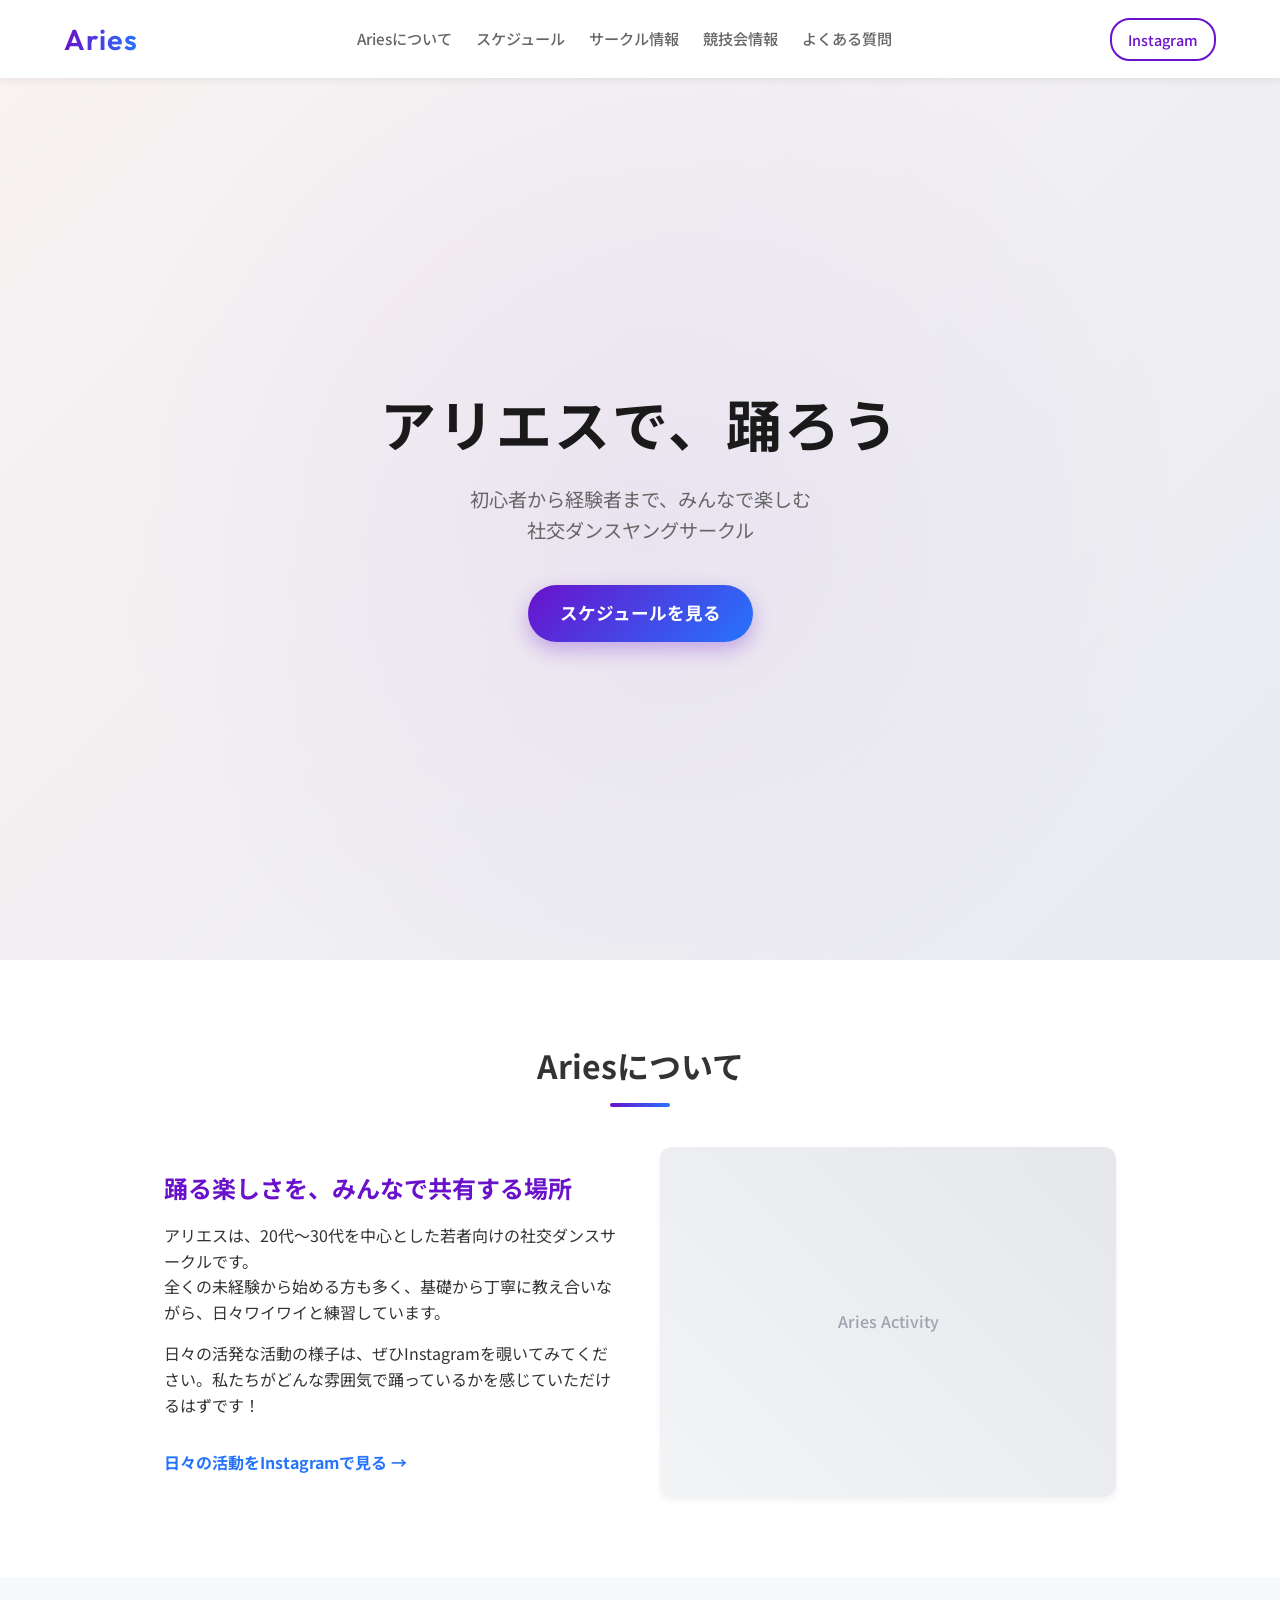
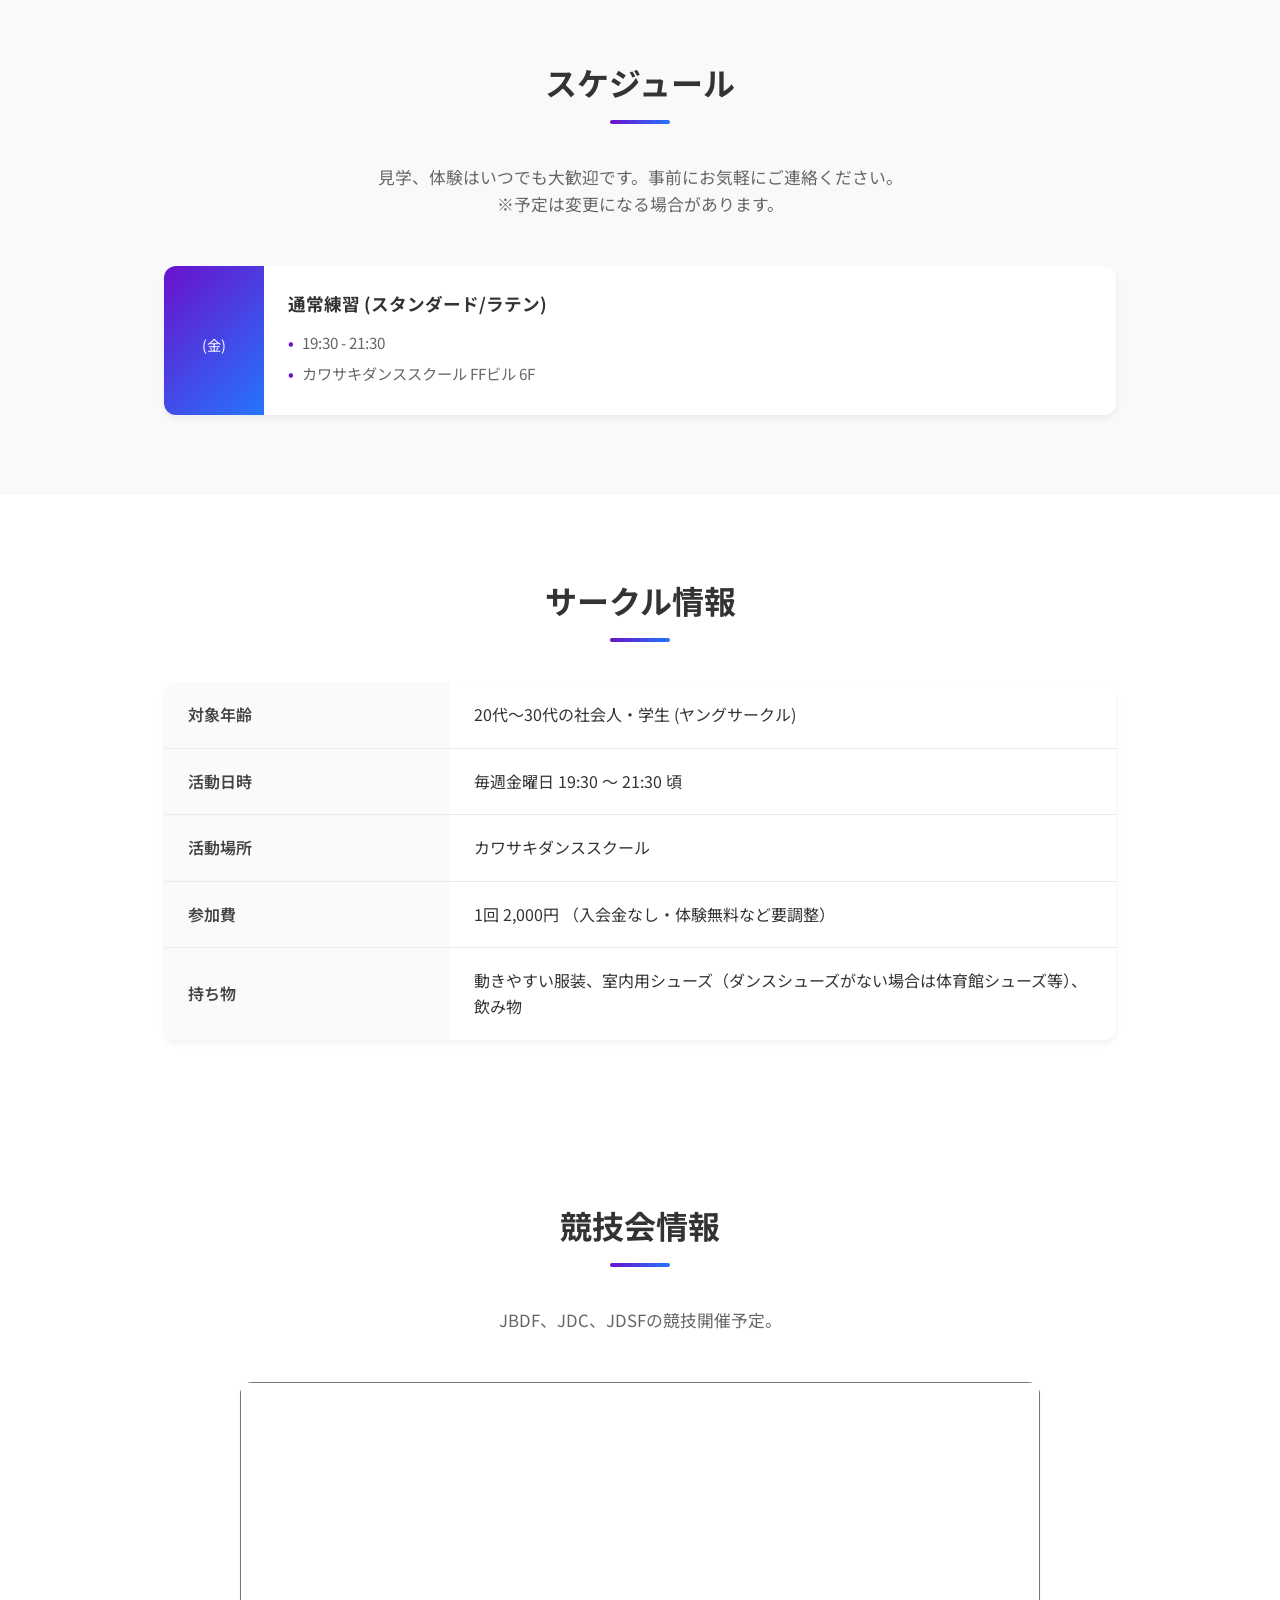
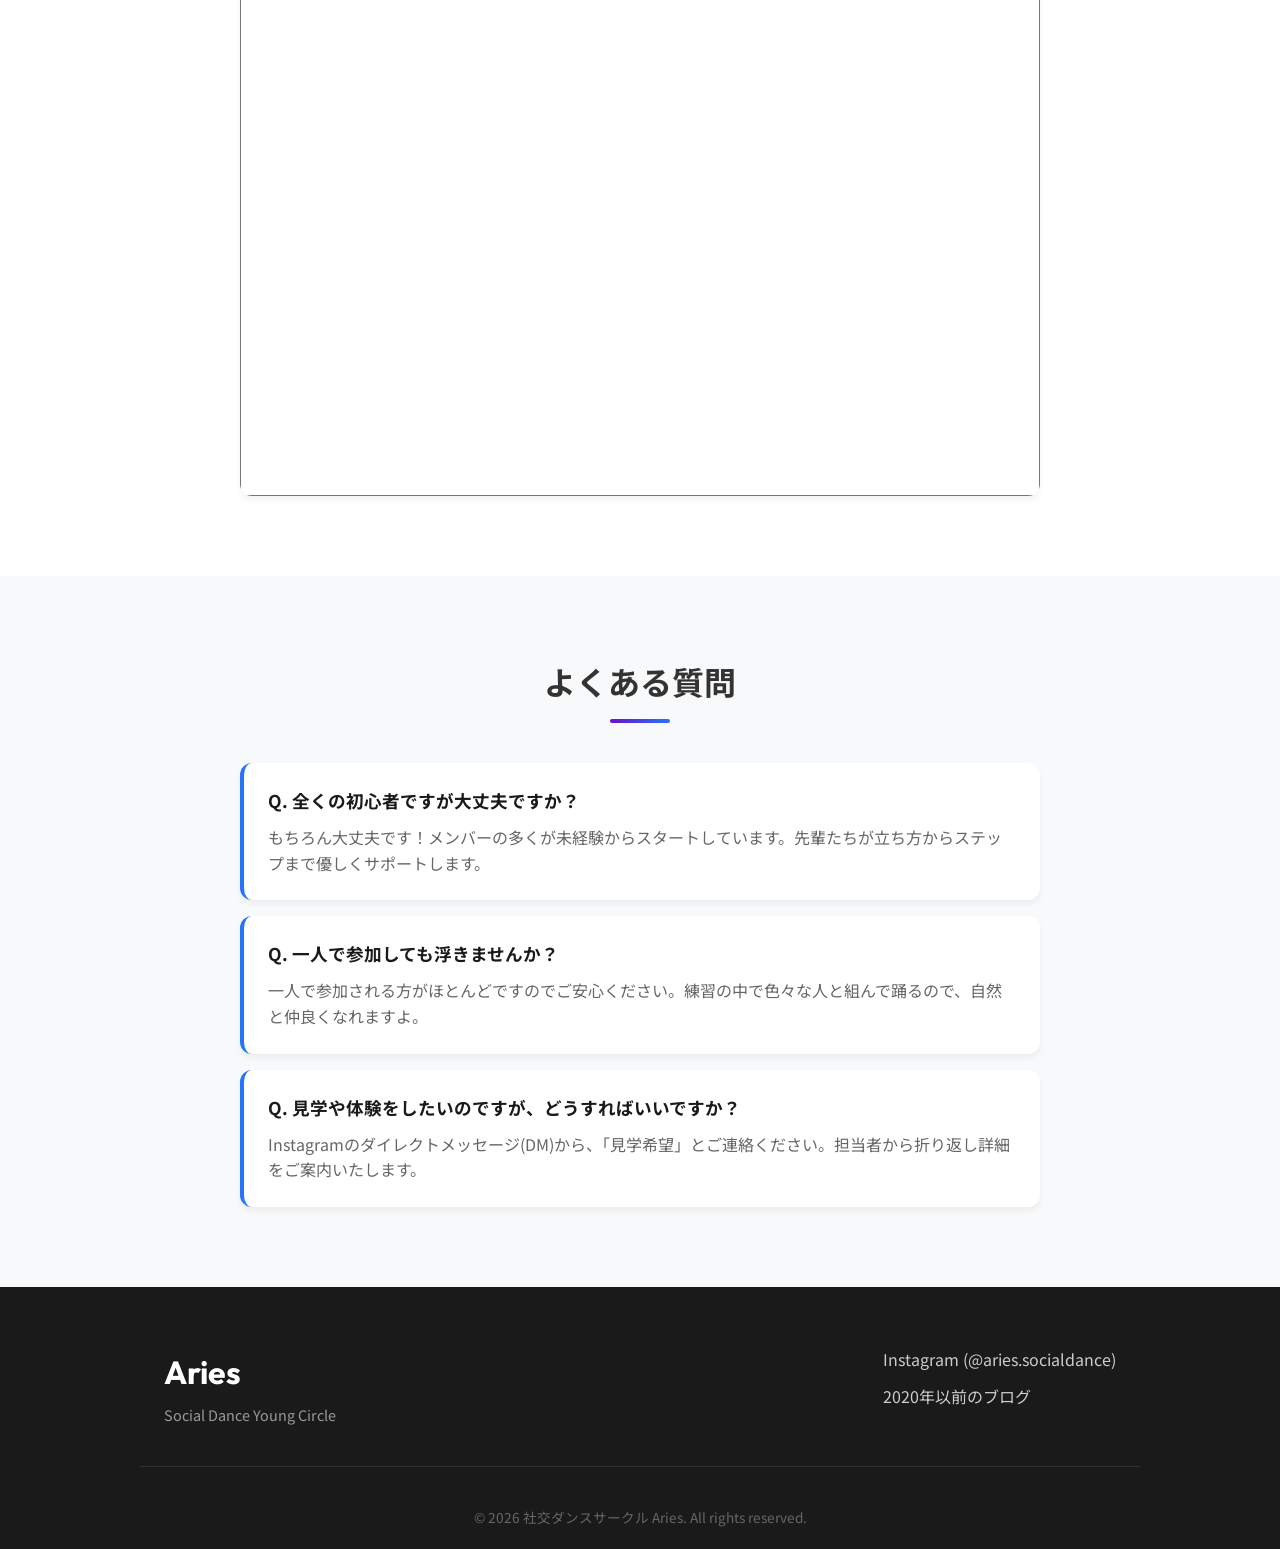
==== index.html @ bf2f4508 "初回コミット" ====
<!DOCTYPE html>
<html lang="ja">

<head>
    <meta charset="UTF-8">
    <meta name="viewport" content="width=device-width, initial-scale=1.0">
    <meta name="description" content="社交ダンスヤングサークル「アリエス」の公式Webサイト。日々の活動、スケジュール、参加情報をご紹介します。アリエスで、一緒に踊りませんか？">
    <title>社交ダンスサークル Aries (アリエス)</title>

    <!-- Google Fonts -->
    <link rel="preconnect" href="https://fonts.googleapis.com">
    <link rel="preconnect" href="https://fonts.gstatic.com" crossorigin>
    <link
        href="https://fonts.googleapis.com/css2?family=Noto+Sans+JP:wght@400;500;700&family=Outfit:wght@400;600&display=swap"
        rel="stylesheet">

    <link rel="stylesheet" href="style.css">
</head>

<body>

    <!-- Header -->
    <header class="header">
        <div class="header-container">
            <div class="logo">Aries</div>
            <nav class="nav">
                <ul class="nav-list">
                    <li><a href="index.html#about">Ariesについて</a></li>
                    <li><a href="index.html#schedule">スケジュール</a></li>
                    <li><a href="index.html#info">サークル情報</a></li>
                    <li><a href="index.html#compe">競技会情報</a></li>
                    <li><a href="index.html#faq">よくある質問</a></li>
                </ul>
            </nav>
            <a href="https://www.instagram.com/aries.socialdance/" target="_blank"
                class="btn-outline-small">Instagram</a>
        </div>
    </header>

    <!-- Hero Section -->
    <section class="hero">
        <div class="hero-bg"></div>
        <div class="hero-content">
            <h1 class="hero-title">アリエスで、踊ろう</h1>
            <p class="hero-subtitle">初心者から経験者まで、みんなで楽しむ<br>社交ダンスヤングサークル</p>
            <a href="#schedule" class="btn-primary">スケジュールを見る</a>
        </div>
    </section>

    <!-- About Section -->
    <section id="about" class="section">
        <div class="container">
            <h2 class="section-title">Ariesについて</h2>
            <div class="about-grid">
                <div class="about-text">
                    <h3>踊る楽しさを、みんなで共有する場所</h3>
                    <p>アリエスは、20代〜30代を中心とした若者向けの社交ダンスサークルです。<br>全くの未経験から始める方も多く、基礎から丁寧に教え合いながら、日々ワイワイと練習しています。</p>
                    <p>日々の活発な活動の様子は、ぜひInstagramを覗いてみてください。私たちがどんな雰囲気で踊っているかを感じていただけるはずです！</p>
                    <a href="https://www.instagram.com/aries.socialdance/" target="_blank"
                        class="link-with-icon">日々の活動をInstagramで見る &rarr;</a>
                </div>
                <div class="about-image">
                    <!-- Placeholder for actual dance image -->
                    <div class="image-placeholder">
                        <span>Aries Activity</span>
                    </div>
                </div>
            </div>
        </div>
    </section>

    <!-- Schedule Section -->
    <section id="schedule" class="section bg-light">
        <div class="container">
            <h2 class="section-title">スケジュール</h2>
            <p class="section-desc">見学、体験はいつでも大歓迎です。事前にお気軽にご連絡ください。<br>※予定は変更になる場合があります。</p>

            <div class="schedule-grid">
                <!-- Schedule Card 1 -->
                <div class="schedule-card">
                    <div class="schedule-date">
                        <span class="month"></span>
                        <span class="day"></span>
                        <span class="dow">(金)</span>
                    </div>
                    <div class="schedule-info">
                        <h3>通常練習 (スタンダード/ラテン)</h3>
                        <p class="time">19:30 - 21:30</p>
                        <p class="location">カワサキダンススクール FFビル 6F</p>
                    </div>
                </div>
            </div>
        </div>
    </section>

    <!-- Information Section -->
    <section id="info" class="section">
        <div class="container">
            <h2 class="section-title">サークル情報</h2>
            <div class="info-table-wrapper">
                <table class="info-table">
                    <tbody>
                        <tr>
                            <th>対象年齢</th>
                            <td>20代〜30代の社会人・学生 (ヤングサークル)</td>
                        </tr>
                        <tr>
                            <th>活動日時</th>
                            <td>毎週金曜日 19:30 〜 21:30 頃</td>
                        </tr>
                        <tr>
                            <th>活動場所</th>
                            <td>カワサキダンススクール</td>
                        </tr>
                        <tr>
                            <th>参加費</th>
                            <td>1回 2,000円 （入会金なし・体験無料など要調整）</td>
                        </tr>
                        <tr>
                            <th>持ち物</th>
                            <td>動きやすい服装、室内用シューズ（ダンスシューズがない場合は体育館シューズ等）、飲み物</td>
                        </tr>
                    </tbody>
                </table>
            </div>
        </div>
    </section>

    <!-- Competition Section -->
    <section id="compe" class="section">
        <div class="container">
            <h2 class="section-title">競技会情報</h2>
            <p class="section-desc">JBDF、JDC、JDSFの競技開催予定。</p>
            <div class="gcal-wrapper" style="max-width: 800px; margin: 0 auto;">
                <!-- 複数カレンダーの統合（showCalendars=1, srcを2つ指定, 色分けcolorパラメータ追加） -->
                <iframe
                    src="https://calendar.google.com/calendar/embed?height=600&wkst=1&bgcolor=%23ffffff&ctz=Asia%2FTokyo&showTitle=0&showPrint=0&showTabs=1&showCalendars=1&hl=ja&src=aries.socialdance%40gmail.com&src=cd6e02ea814ddb6a82e7aaa4e585a9bcb9267b8b7f5db2fd4f25c9e13fb4f18d%40group.calendar.google.com&color=%23039BE5&color=%23D50000"
                    style="border:solid 1px #777" width="100%" height="600" frameborder="0" scrolling="no"></iframe>
            </div>
        </div>
    </section>

    <!-- FAQ Section -->
    <section id="faq" class="section bg-light">
        <div class="container">
            <h2 class="section-title">よくある質問</h2>
            <div class="faq-list">
                <div class="faq-item">
                    <div class="faq-question">Q. 全くの初心者ですが大丈夫ですか？</div>
                    <div class="faq-answer">もちろん大丈夫です！メンバーの多くが未経験からスタートしています。先輩たちが立ち方からステップまで優しくサポートします。</div>
                </div>
                <div class="faq-item">
                    <div class="faq-question">Q. 一人で参加しても浮きませんか？</div>
                    <div class="faq-answer">一人で参加される方がほとんどですのでご安心ください。練習の中で色々な人と組んで踊るので、自然と仲良くなれますよ。</div>
                </div>
                <div class="faq-item">
                    <div class="faq-question">Q. 見学や体験をしたいのですが、どうすればいいですか？</div>
                    <div class="faq-answer">Instagramのダイレクトメッセージ(DM)から、「見学希望」とご連絡ください。担当者から折り返し詳細をご案内いたします。</div>
                </div>
            </div>
        </div>
    </section>

    <!-- Footer -->
    <footer class="footer">
        <div class="container footer-content">
            <div class="footer-brand">
                <h2>Aries</h2>
                <p>Social Dance Young Circle</p>
            </div>
            <div class="footer-links">
                <a href="https://www.instagram.com/aries.socialdance/" target="_blank">Instagram
                    (@aries.socialdance)</a>
                <a href="http://blog.livedoor.jp/ariesdance/" target="_blank">2020年以前のブログ</a>
            </div>
        </div>
        <div class="footer-bottom">
            <p>&copy; 2026 社交ダンスサークル Aries. All rights reserved.</p>
        </div>
    </footer>

</body>

</html>
---- style.css ----
/* 
  Aries Social Dance Circle - Custom CSS
  Modern, elegant, and dynamic design
*/

:root {
  /* Colors */
  --primary-color: #6a11cb; /* Elegant purple */
  --secondary-color: #2575fc; /* Dynamic blue */
  --text-main: #333333;
  --text-light: #666666;
  --bg-color: #ffffff;
  --bg-light: #f8f9fa;
  --border-color: #eaeaea;
  
  /* Typography */
  --font-base: 'Noto Sans JP', sans-serif;
  --font-logo: 'Outfit', sans-serif;
  
  /* Layout & Design Tokens */
  --max-width: 1000px;
  --border-radius: 12px;
  --shadow-sm: 0 4px 6px rgba(0, 0, 0, 0.05);
  --shadow-md: 0 10px 30px rgba(0, 0, 0, 0.08);
  --transition: all 0.3s cubic-bezier(0.25, 0.8, 0.25, 1);
}

/* Reset & BaseStyles */
* {
  margin: 0;
  padding: 0;
  box-sizing: border-box;
}

html {
  scroll-behavior: smooth; /* Smooth scrolling for anchor links */
}

body {
  font-family: var(--font-base);
  color: var(--text-main);
  background-color: var(--bg-color);
  line-height: 1.6;
  font-size: 16px;
}

a {
  text-decoration: none;
  color: inherit;
  transition: var(--transition);
}

ul {
  list-style: none;
}

.container {
  max-width: var(--max-width);
  margin: 0 auto;
  padding: 0 24px;
}

/* Typography Utilities */
.section-title {
  font-size: 2rem;
  font-weight: 700;
  text-align: center;
  margin-bottom: 2.5rem;
  position: relative;
}

.section-title::after {
  content: '';
  display: block;
  width: 60px;
  height: 4px;
  background: linear-gradient(90deg, var(--primary-color), var(--secondary-color));
  margin: 12px auto 0;
  border-radius: 2px;
}

.section-desc {
  text-align: center;
  color: var(--text-light);
  margin-bottom: 3rem;
  font-size: 1.05rem;
}

.bg-light {
  background-color: var(--bg-light);
}

.section {
  padding: 5rem 0;
}

/* Header */
.header {
  position: fixed;
  top: 0;
  left: 0;
  width: 100%;
  background: rgba(255, 255, 255, 0.95);
  backdrop-filter: blur(10px);
  z-index: 1000;
  box-shadow: var(--shadow-sm);
}

.header-container {
  display: flex;
  justify-content: space-between;
  align-items: center;
  padding: 16px 24px;
  max-width: 1200px;
  margin: 0 auto;
}

.logo {
  font-family: var(--font-logo);
  font-size: 1.8rem;
  font-weight: 600;
  background: linear-gradient(90deg, var(--primary-color), var(--secondary-color));
  -webkit-background-clip: text;
  -webkit-text-fill-color: transparent;
  letter-spacing: 1px;
}

.nav-list {
  display: flex;
  gap: 24px;
}

.nav-list a {
  font-size: 0.95rem;
  font-weight: 500;
  color: var(--text-light);
}

.nav-list a:hover {
  color: var(--primary-color);
}

/* Buttons */
.btn-primary {
  display: inline-block;
  padding: 14px 32px;
  background: linear-gradient(135deg, var(--primary-color), var(--secondary-color));
  color: white;
  border-radius: 30px;
  font-weight: 700;
  font-size: 1.1rem;
  box-shadow: 0 8px 20px rgba(106, 17, 203, 0.3);
}

.btn-primary:hover {
  transform: translateY(-3px);
  box-shadow: 0 12px 25px rgba(106, 17, 203, 0.4);
}

.btn-outline-small {
  padding: 8px 16px;
  border: 2px solid var(--primary-color);
  color: var(--primary-color);
  border-radius: 20px;
  font-weight: 500;
  font-size: 0.9rem;
}

.btn-outline-small:hover {
  background: var(--primary-color);
  color: white;
}

.link-with-icon {
  display: inline-block;
  margin-top: 1rem;
  color: var(--secondary-color);
  font-weight: 700;
}

.link-with-icon:hover {
  color: var(--primary-color);
  transform: translateX(5px);
}

/* Hero Section */
.hero {
  position: relative;
  height: 100vh;
  min-height: 600px;
  display: flex;
  align-items: center;
  justify-content: center;
  text-align: center;
  padding: 0 20px;
  margin-top: 60px; /* Offset for fixed header */
  overflow: hidden;
}

/* The background stays visually interesting if an image is missing */
.hero-bg {
  position: absolute;
  top: 0;
  left: 0;
  width: 100%;
  height: 100%;
  background: linear-gradient(135deg, rgba(248, 241, 241, 0.9), rgba(230, 233, 240, 0.9));
  z-index: -2;
}

.hero-bg::before {
  content: '';
  position: absolute;
  top: 0;
  left: 0;
  width: 100%;
  height: 100%;
  background: radial-gradient(circle at center, rgba(106, 17, 203, 0.05) 0%, transparent 70%);
  z-index: -1;
}

.hero-content {
  animation: fadeInDown 1s ease-out forwards;
}

.hero-title {
  font-size: 3.5rem;
  font-weight: 700;
  margin-bottom: 1rem;
  color: #1a1a1a;
  letter-spacing: 2px;
}

.hero-subtitle {
  font-size: 1.2rem;
  color: var(--text-light);
  margin-bottom: 2.5rem;
}

/* About Section */
.about-grid {
  display: grid;
  grid-template-columns: 1fr 1fr;
  gap: 40px;
  align-items: center;
}

.about-text h3 {
  font-size: 1.5rem;
  margin-bottom: 1rem;
  color: var(--primary-color);
}

.about-text p {
  margin-bottom: 1rem;
}

.image-placeholder {
  width: 100%;
  height: 350px;
  background: linear-gradient(45deg, #f3f4f6, #e5e7eb);
  border-radius: var(--border-radius);
  display: flex;
  align-items: center;
  justify-content: center;
  color: #9ca3af;
  font-weight: 500;
  box-shadow: var(--shadow-sm);
}

/* Schedule Section */
.schedule-grid {
  display: grid;
  grid-template-columns: repeat(auto-fit, minmax(300px, 1fr));
  gap: 24px;
}

.schedule-card {
  background: white;
  border-radius: var(--border-radius);
  overflow: hidden;
  box-shadow: var(--shadow-sm);
  transition: var(--transition);
  display: flex;
}

.schedule-card:hover {
  transform: translateY(-5px);
  box-shadow: var(--shadow-md);
}

.schedule-date {
  background: linear-gradient(135deg, var(--primary-color), var(--secondary-color));
  color: white;
  padding: 20px;
  display: flex;
  flex-direction: column;
  align-items: center;
  justify-content: center;
  min-width: 100px;
}

.schedule-date .month { font-size: 0.9rem; }
.schedule-date .day { font-size: 1.8rem; font-weight: 700; line-height: 1; margin: 4px 0; font-family: var(--font-logo); }
.schedule-date .dow { font-size: 0.9rem; }

.schedule-info {
  padding: 24px;
  flex: 1;
}

.schedule-info h3 {
  font-size: 1.1rem;
  margin-bottom: 12px;
}

.schedule-info p {
  color: var(--text-light);
  font-size: 0.95rem;
  display: flex;
  align-items: center;
  margin-bottom: 6px;
}

.schedule-info p::before {
  content: '•';
  color: var(--primary-color);
  margin-right: 8px;
  font-weight: bold;
}

/* Info Section (Table) */
.info-table-wrapper {
  background: white;
  border-radius: var(--border-radius);
  box-shadow: var(--shadow-sm);
  overflow: hidden;
}

.info-table {
  width: 100%;
  border-collapse: collapse;
}

.info-table th, .info-table td {
  padding: 20px 24px;
  border-bottom: 1px solid var(--border-color);
  text-align: left;
}

.info-table tr:last-child th, .info-table tr:last-child td {
  border-bottom: none;
}

.info-table th {
  background-color: #fafafa;
  font-weight: 600;
  width: 30%;
  color: #444;
}

/* Google Calendar Wrapper */
.gcal-wrapper {
  position: relative;
  padding-bottom: 75%; /* アスペクト比 4:3 */
  height: 0;
  overflow: hidden;
  border-radius: var(--border-radius);
  box-shadow: var(--shadow-sm);
  margin-top: 20px;
  background-color: white;
}

.gcal-wrapper iframe {
  position: absolute;
  top: 0;
  left: 0;
  width: 100%;
  height: 100%;
  border: 0;
}

/* FAQ Section */
.faq-list {
  display: flex;
  flex-direction: column;
  gap: 16px;
  max-width: 800px;
  margin: 0 auto;
}

.faq-item {
  background: white;
  border-radius: var(--border-radius);
  padding: 24px;
  box-shadow: var(--shadow-sm);
  border-left: 4px solid var(--secondary-color);
}

.faq-question {
  font-weight: 700;
  font-size: 1.1rem;
  margin-bottom: 10px;
  color: #1a1a1a;
}

.faq-answer {
  color: var(--text-light);
}

/* Footer */
.footer {
  background-color: #1a1a1a;
  color: white;
  padding: 60px 0 20px;
}

.footer-content {
  display: flex;
  justify-content: space-between;
  align-items: flex-start;
  margin-bottom: 40px;
  border-bottom: 1px solid #333;
  padding-bottom: 40px;
}

.footer-brand h2 {
  font-family: var(--font-logo);
  font-size: 2rem;
  margin-bottom: 5px;
}

.footer-brand p {
  color: #999;
  font-size: 0.9rem;
}

.footer-links {
  display: flex;
  flex-direction: column;
  gap: 12px;
}

.footer-links a {
  color: #ccc;
}

.footer-links a:hover {
  color: white;
}

.footer-bottom {
  text-align: center;
  color: #666;
  font-size: 0.85rem;
}

/* Keyframes */
@keyframes fadeInDown {
  from {
    opacity: 0;
    transform: translateY(-20px);
  }
  to {
    opacity: 1;
    transform: translateY(0);
  }
}

/* Responsive */
@media (max-width: 768px) {
  .hero-title {
    font-size: 2.5rem;
  }
  
  .about-grid {
    grid-template-columns: 1fr;
  }
  
  .nav {
    display: none; /* Hide nav links on small mobile for simplicity */
  }
  
  .info-table th, .info-table td {
    display: block;
    width: 100%;
  }
  
  .info-table th {
    padding-bottom: 5px;
  }
  
  .info-table td {
    padding-top: 5px;
    padding-bottom: 20px;
  }
  
  .footer-content {
    flex-direction: column;
    gap: 30px;
  }
  
  .gcal-wrapper {
    padding-bottom: 100%; /* スマホではより長方形(正方形寄り)に見やすく */
  }
}
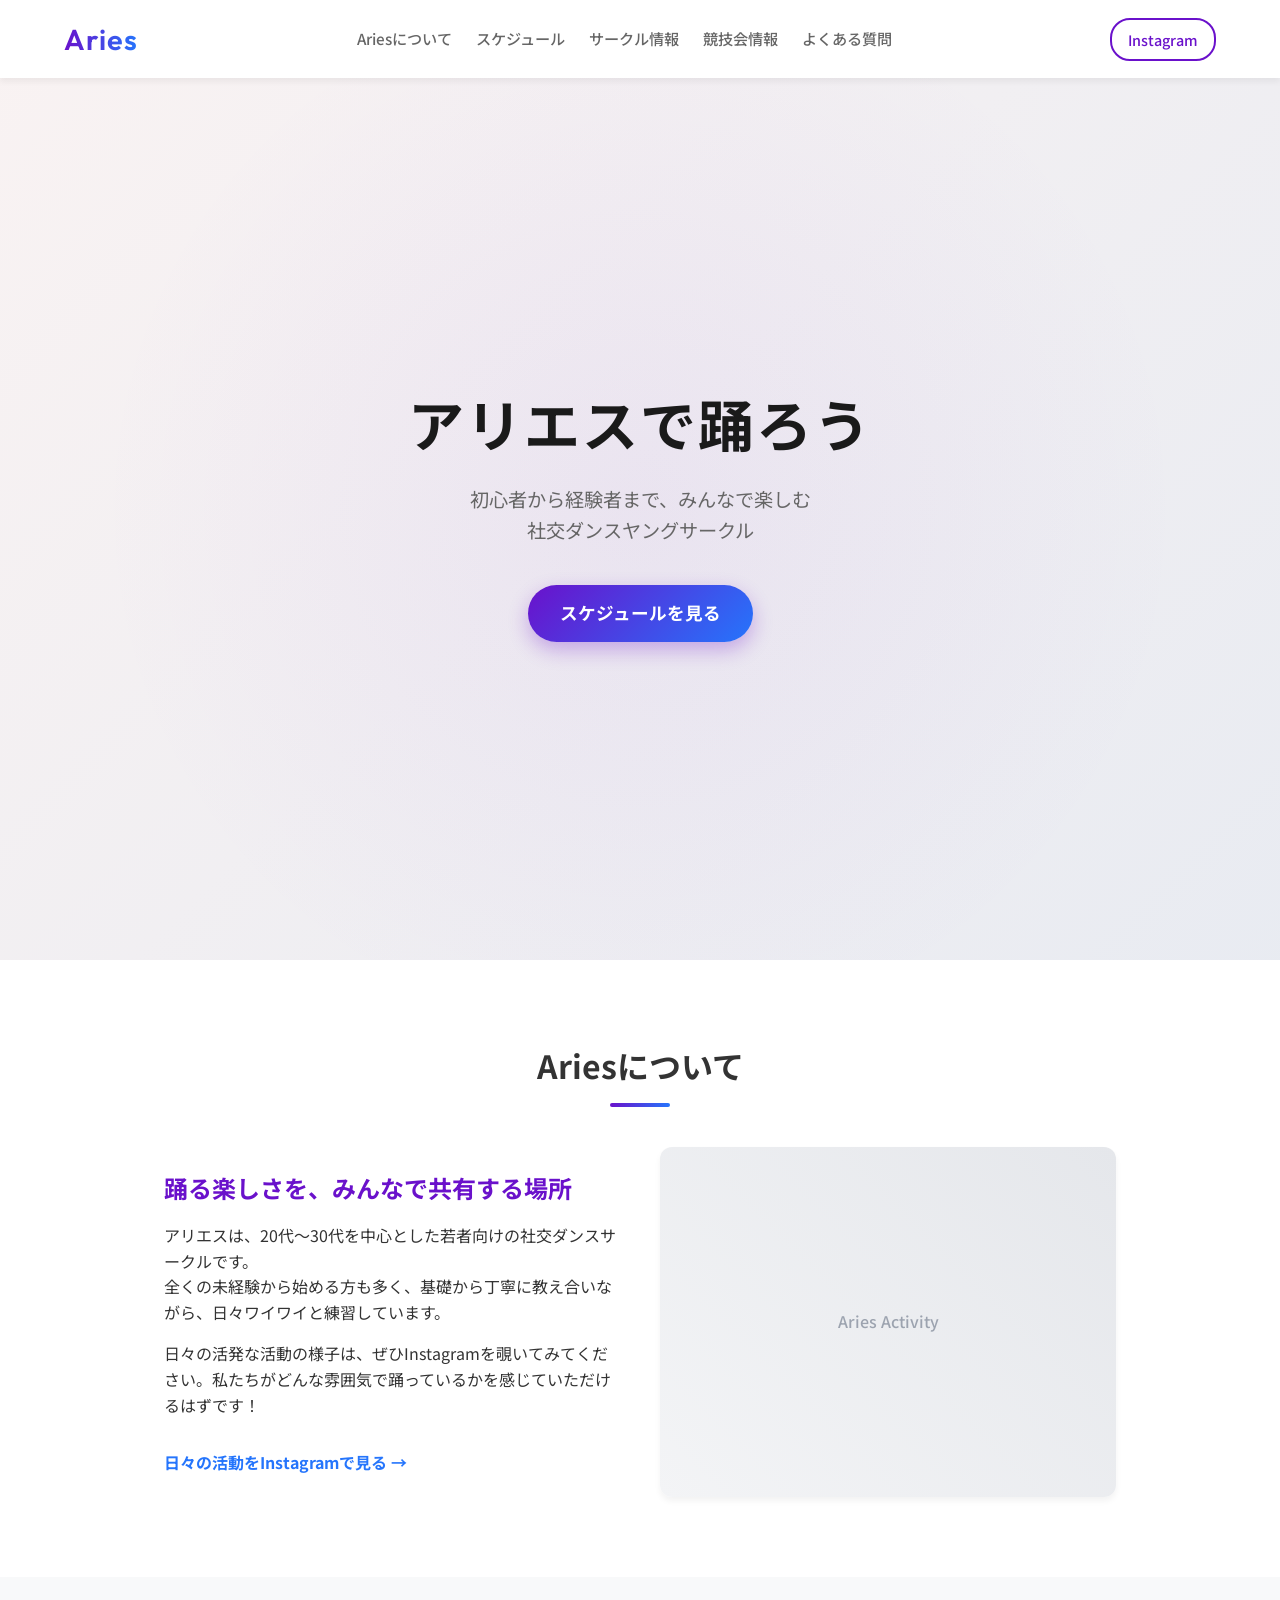
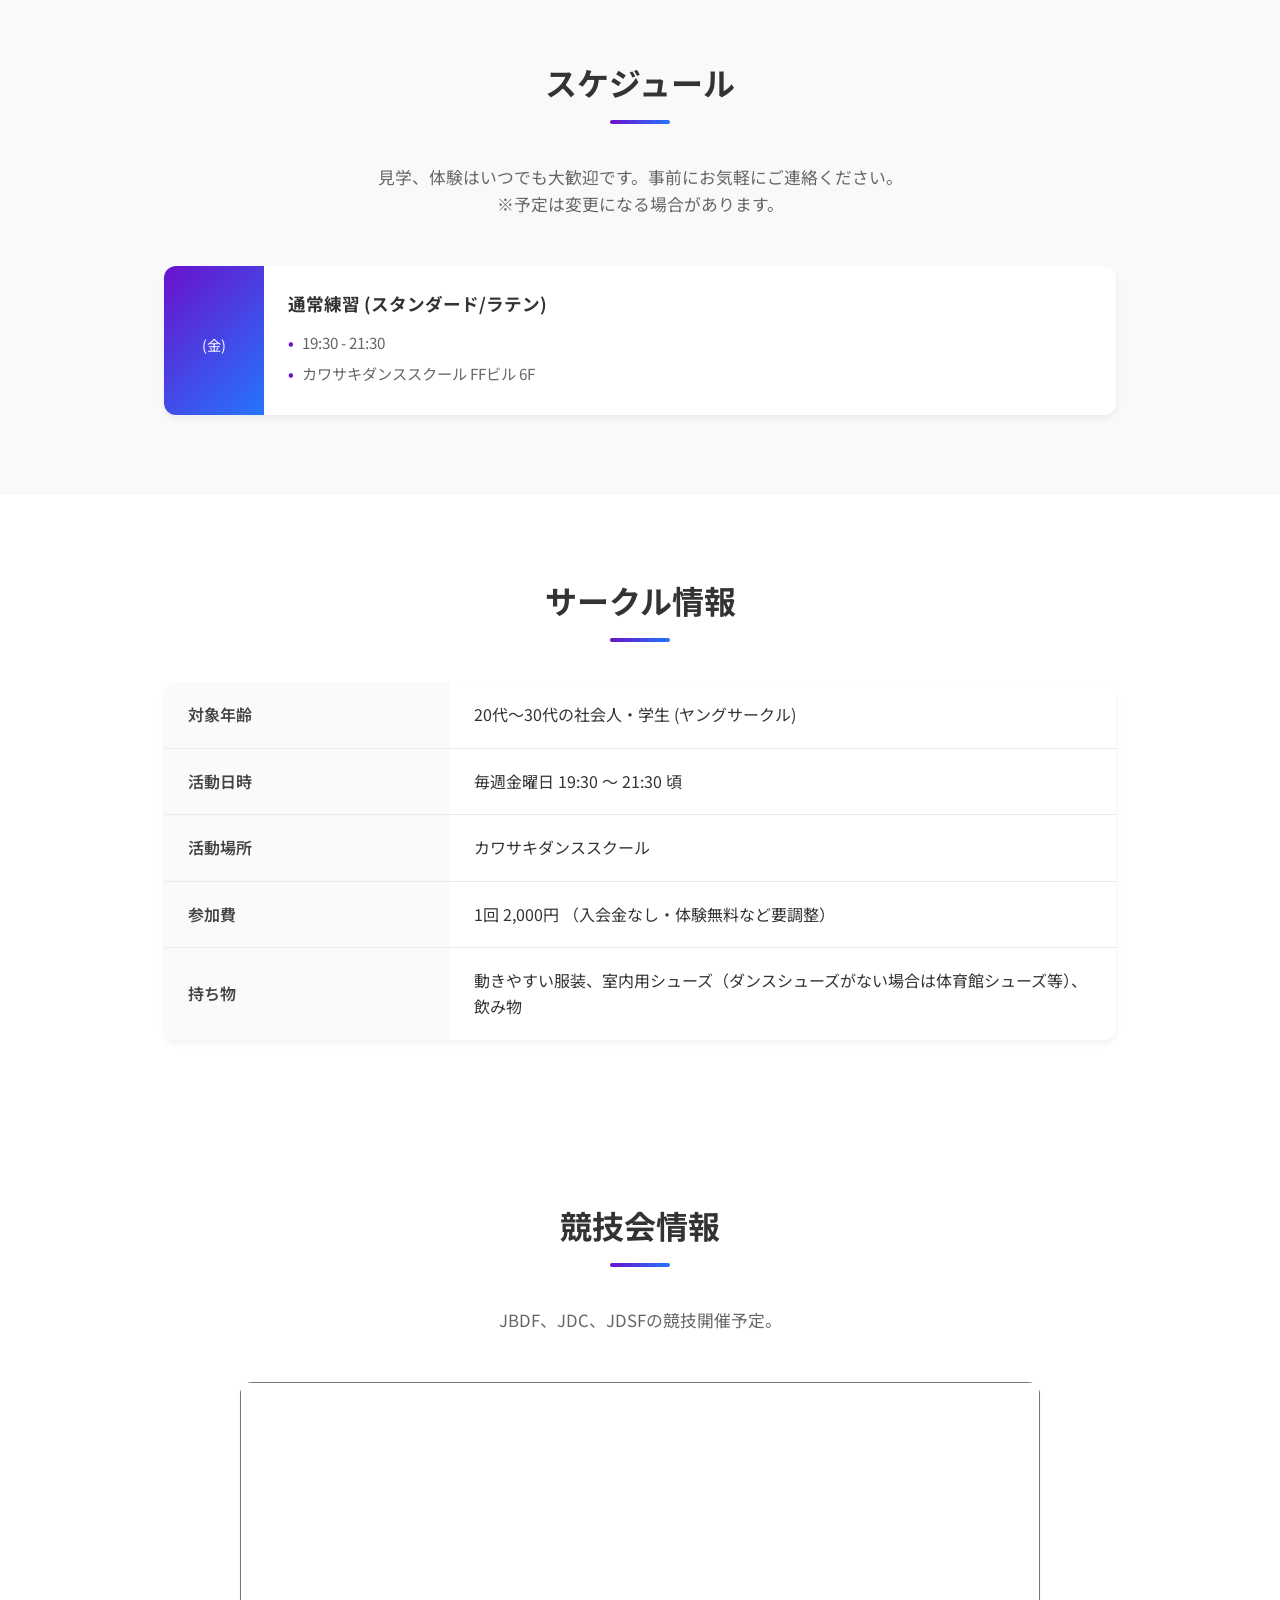
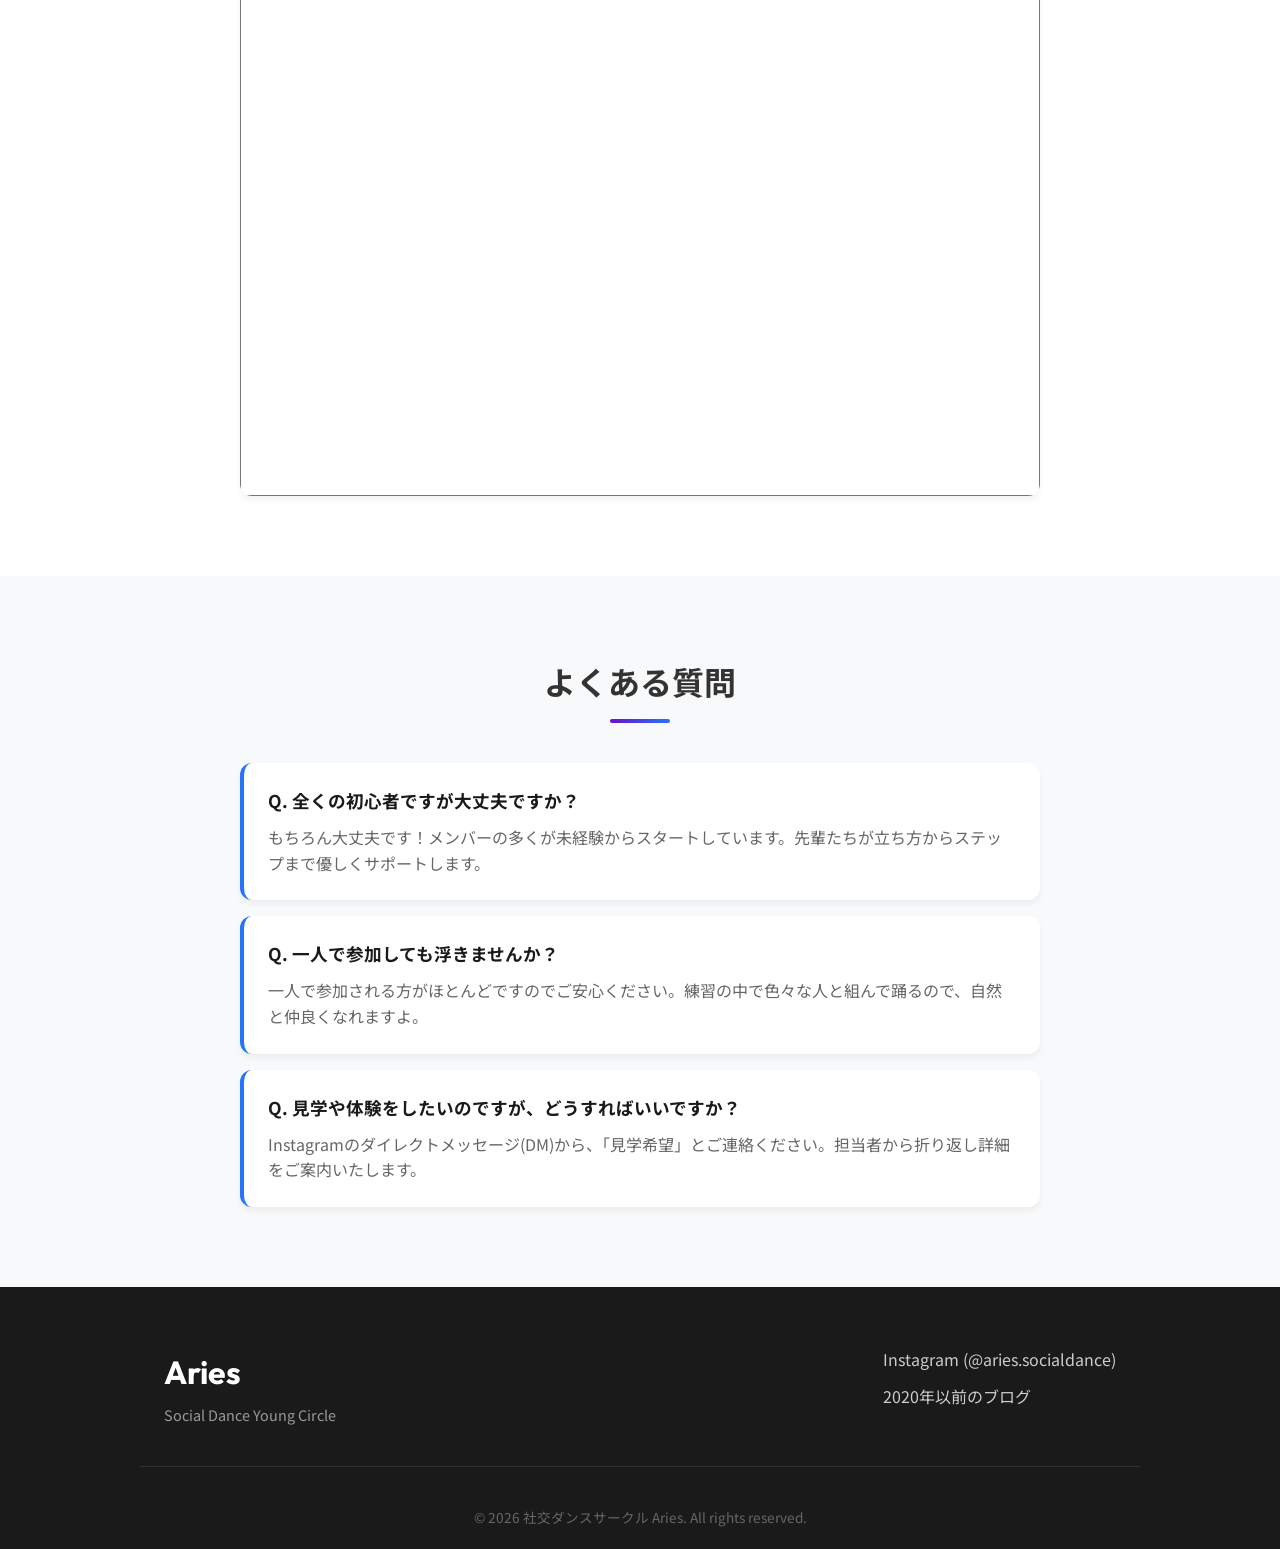
==== commit 4a80039f: "Remove extra comma from hero title" ====
--- a/index.html
+++ b/index.html
@@ -3,6 +3,7 @@
 
 <head>
     <meta charset="UTF-8">
+    <link rel="icon" href="/favicon.ico" sizes="any">
     <meta name="viewport" content="width=device-width, initial-scale=1.0">
     <meta name="description" content="社交ダンスヤングサークル「アリエス」の公式Webサイト。日々の活動、スケジュール、参加情報をご紹介します。アリエスで、一緒に踊りませんか？">
     <title>社交ダンスサークル Aries (アリエス)</title>
@@ -41,7 +42,7 @@
     <section class="hero">
         <div class="hero-bg"></div>
         <div class="hero-content">
-            <h1 class="hero-title">アリエスで、踊ろう</h1>
+            <h1 class="hero-title">アリエスで踊ろう</h1>
             <p class="hero-subtitle">初心者から経験者まで、みんなで楽しむ<br>社交ダンスヤングサークル</p>
             <a href="#schedule" class="btn-primary">スケジュールを見る</a>
         </div>
@@ -181,4 +182,4 @@
 
 </body>
 
-</html>+</html>
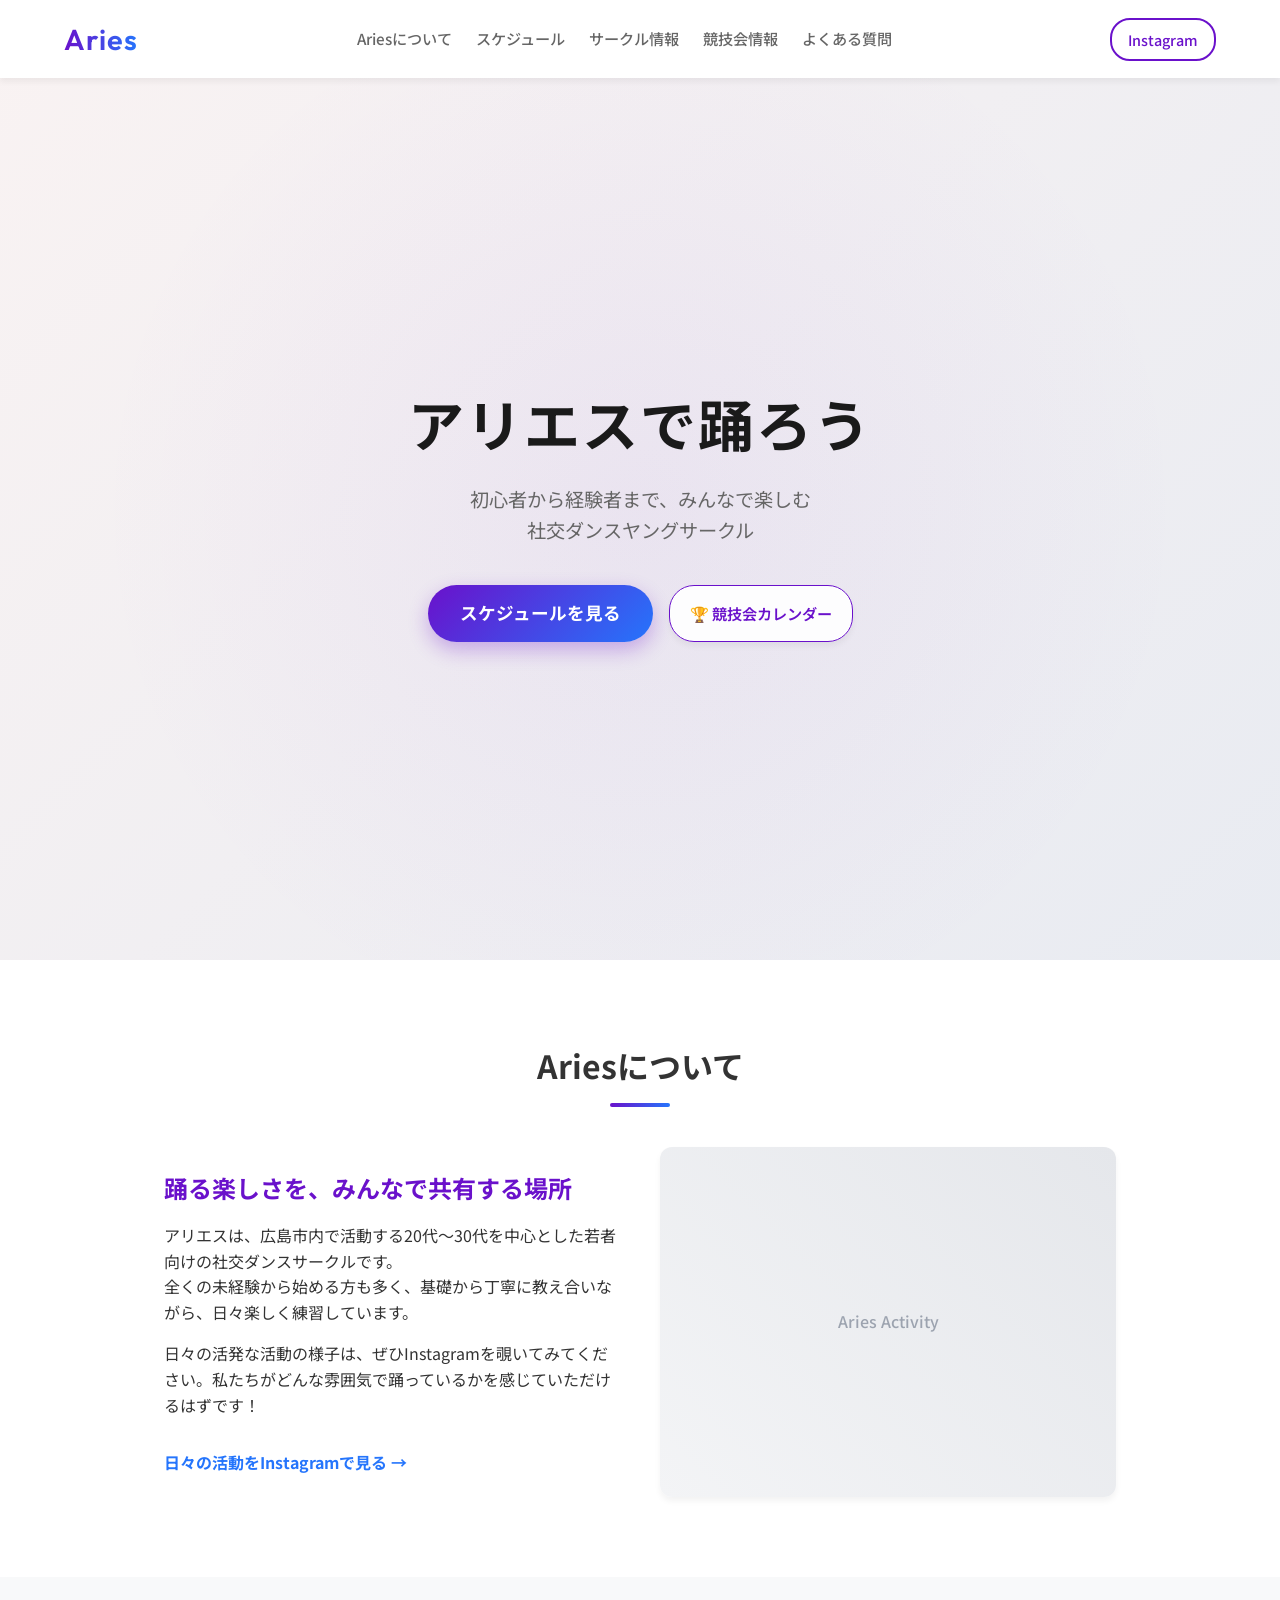
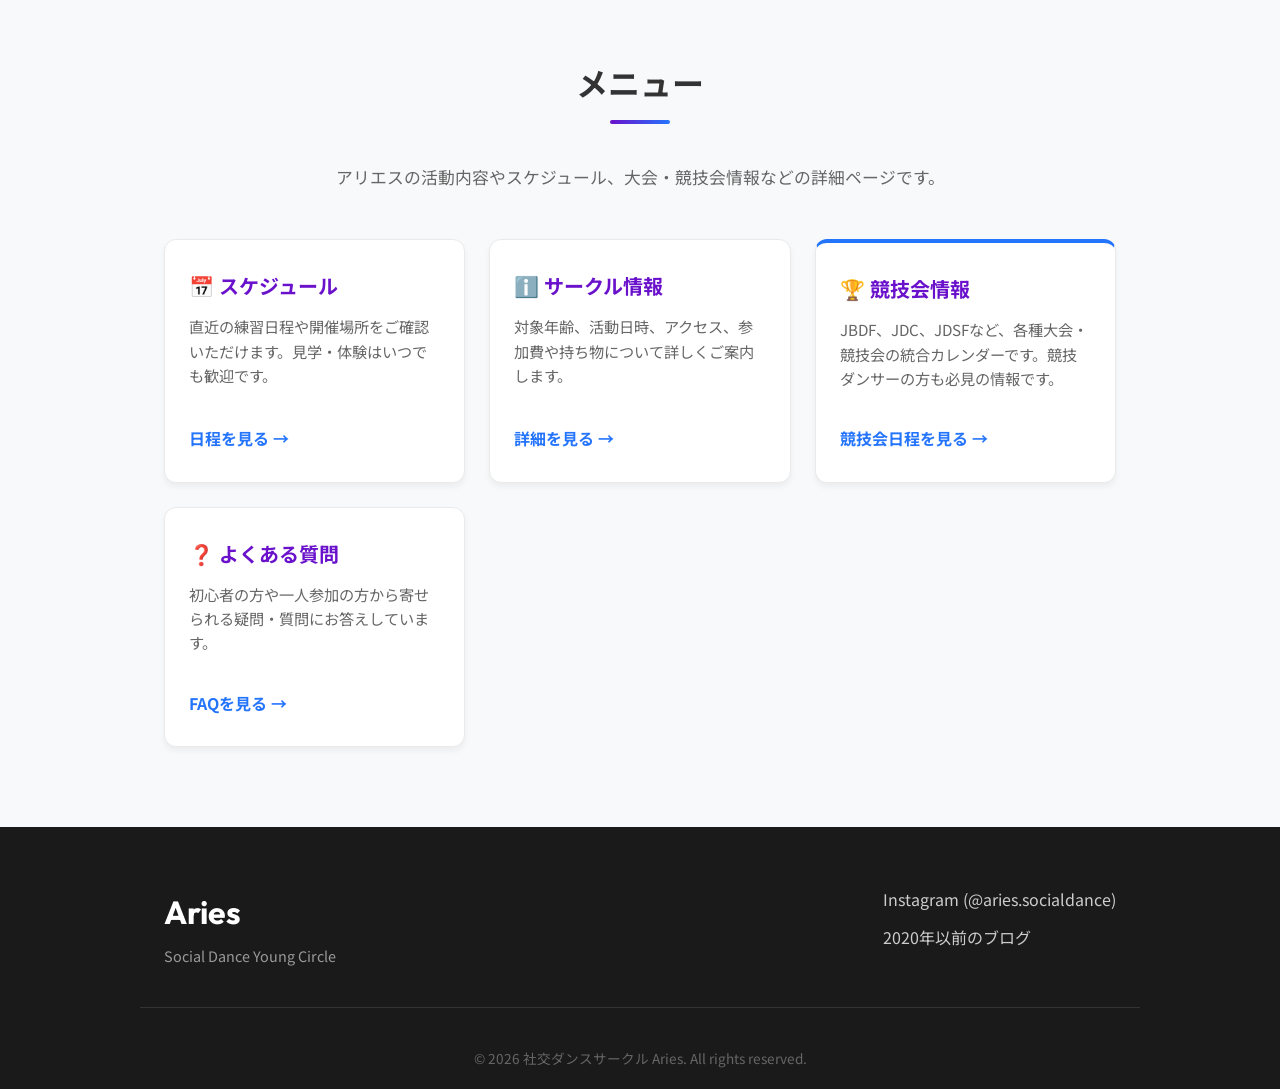
==== commit addbd4d7: "update" ====
--- a/index.html
+++ b/index.html
@@ -5,7 +5,7 @@
     <meta charset="UTF-8">
     <link rel="icon" href="/favicon.ico" sizes="any">
     <meta name="viewport" content="width=device-width, initial-scale=1.0">
-    <meta name="description" content="社交ダンスヤングサークル「アリエス」の公式Webサイト。日々の活動、スケジュール、参加情報をご紹介します。アリエスで、一緒に踊りませんか？">
+    <meta name="description" content="社交ダンスヤングサークル「アリエス」の公式Webサイト。活動内容、スケジュール、競技会情報カレンダーをご紹介します。">
     <title>社交ダンスサークル Aries (アリエス)</title>
 
     <!-- Google Fonts -->
@@ -23,18 +23,23 @@
     <!-- Header -->
     <header class="header">
         <div class="header-container">
-            <div class="logo">Aries</div>
-            <nav class="nav">
+            <a href="index.html" class="logo">Aries</a>
+            <nav class="nav" id="navMenu">
                 <ul class="nav-list">
                     <li><a href="index.html#about">Ariesについて</a></li>
-                    <li><a href="index.html#schedule">スケジュール</a></li>
-                    <li><a href="index.html#info">サークル情報</a></li>
-                    <li><a href="index.html#compe">競技会情報</a></li>
-                    <li><a href="index.html#faq">よくある質問</a></li>
+                    <li><a href="schedule.html">スケジュール</a></li>
+                    <li><a href="info.html">サークル情報</a></li>
+                    <li><a href="compe.html">競技会情報</a></li>
+                    <li><a href="faq.html">よくある質問</a></li>
                 </ul>
             </nav>
-            <a href="https://www.instagram.com/aries.socialdance/" target="_blank"
+            <a href="https://www.instagram.com/aries.socialdance/" target="_blank" rel="noopener noreferrer"
                 class="btn-outline-small">Instagram</a>
+            <button class="hamburger-btn" id="hamburgerBtn" aria-label="メニューを開く" aria-expanded="false">
+                <span></span>
+                <span></span>
+                <span></span>
+            </button>
         </div>
     </header>
 
@@ -44,7 +49,12 @@
         <div class="hero-content">
             <h1 class="hero-title">アリエスで踊ろう</h1>
             <p class="hero-subtitle">初心者から経験者まで、みんなで楽しむ<br>社交ダンスヤングサークル</p>
-            <a href="#schedule" class="btn-primary">スケジュールを見る</a>
+            <div style="display: flex; gap: 16px; justify-content: center; flex-wrap: wrap;">
+                <a href="schedule.html" class="btn-primary">スケジュールを見る</a>
+                <a href="compe.html" class="btn-cal-add"
+                    style="background: rgba(255,255,255,0.9); border-color: var(--primary-color); color: var(--primary-color);">🏆
+                    競技会カレンダー</a>
+            </div>
         </div>
     </section>
 
@@ -55,9 +65,9 @@
             <div class="about-grid">
                 <div class="about-text">
                     <h3>踊る楽しさを、みんなで共有する場所</h3>
-                    <p>アリエスは、20代〜30代を中心とした若者向けの社交ダンスサークルです。<br>全くの未経験から始める方も多く、基礎から丁寧に教え合いながら、日々ワイワイと練習しています。</p>
+                    <p>アリエスは、広島市内で活動する20代〜30代を中心とした若者向けの社交ダンスサークルです。<br>全くの未経験から始める方も多く、基礎から丁寧に教え合いながら、日々楽しく練習しています。</p>
                     <p>日々の活発な活動の様子は、ぜひInstagramを覗いてみてください。私たちがどんな雰囲気で踊っているかを感じていただけるはずです！</p>
-                    <a href="https://www.instagram.com/aries.socialdance/" target="_blank"
+                    <a href="https://www.instagram.com/aries.socialdance/" target="_blank" rel="noopener noreferrer"
                         class="link-with-icon">日々の活動をInstagramで見る &rarr;</a>
                 </div>
                 <div class="about-image">
@@ -70,93 +80,47 @@
         </div>
     </section>
 
-    <!-- Schedule Section -->
-    <section id="schedule" class="section bg-light">
+    <!-- Content Navigation Cards Section -->
+    <section class="section bg-light">
         <div class="container">
-            <h2 class="section-title">スケジュール</h2>
-            <p class="section-desc">見学、体験はいつでも大歓迎です。事前にお気軽にご連絡ください。<br>※予定は変更になる場合があります。</p>
+            <h2 class="section-title">メニュー</h2>
+            <p class="section-desc">アリエスの活動内容やスケジュール、大会・競技会情報などの詳細ページです。</p>
 
-            <div class="schedule-grid">
-                <!-- Schedule Card 1 -->
-                <div class="schedule-card">
-                    <div class="schedule-date">
-                        <span class="month"></span>
-                        <span class="day"></span>
-                        <span class="dow">(金)</span>
+            <div class="features-grid">
+                <!-- Card 1: Schedule -->
+                <div class="feature-card">
+                    <div>
+                        <h3>📅 スケジュール</h3>
+                        <p>直近の練習日程や開催場所をご確認いただけます。見学・体験はいつでも歓迎です。</p>
                     </div>
-                    <div class="schedule-info">
-                        <h3>通常練習 (スタンダード/ラテン)</h3>
-                        <p class="time">19:30 - 21:30</p>
-                        <p class="location">カワサキダンススクール FFビル 6F</p>
+                    <a href="schedule.html" class="link-with-icon">日程を見る &rarr;</a>
+                </div>
+
+                <!-- Card 2: Circle Info -->
+                <div class="feature-card">
+                    <div>
+                        <h3>ℹ️ サークル情報</h3>
+                        <p>対象年齢、活動日時、アクセス、参加費や持ち物について詳しくご案内します。</p>
                     </div>
+                    <a href="info.html" class="link-with-icon">詳細を見る &rarr;</a>
                 </div>
-            </div>
-        </div>
-    </section>
 
-    <!-- Information Section -->
-    <section id="info" class="section">
-        <div class="container">
-            <h2 class="section-title">サークル情報</h2>
-            <div class="info-table-wrapper">
-                <table class="info-table">
-                    <tbody>
-                        <tr>
-                            <th>対象年齢</th>
-                            <td>20代〜30代の社会人・学生 (ヤングサークル)</td>
-                        </tr>
-                        <tr>
-                            <th>活動日時</th>
-                            <td>毎週金曜日 19:30 〜 21:30 頃</td>
-                        </tr>
-                        <tr>
-                            <th>活動場所</th>
-                            <td>カワサキダンススクール</td>
-                        </tr>
-                        <tr>
-                            <th>参加費</th>
-                            <td>1回 2,000円 （入会金なし・体験無料など要調整）</td>
-                        </tr>
-                        <tr>
-                            <th>持ち物</th>
-                            <td>動きやすい服装、室内用シューズ（ダンスシューズがない場合は体育館シューズ等）、飲み物</td>
-                        </tr>
-                    </tbody>
-                </table>
-            </div>
-        </div>
-    </section>
+                <!-- Card 3: Competition Info -->
+                <div class="feature-card" style="border-top: 4px solid var(--secondary-color);">
+                    <div>
+                        <h3>🏆 競技会情報</h3>
+                        <p>JBDF、JDC、JDSFなど、各種大会・競技会の統合カレンダーです。競技ダンサーの方も必見の情報です。</p>
+                    </div>
+                    <a href="compe.html" class="link-with-icon">競技会日程を見る &rarr;</a>
+                </div>
 
-    <!-- Competition Section -->
-    <section id="compe" class="section">
-        <div class="container">
-            <h2 class="section-title">競技会情報</h2>
-            <p class="section-desc">JBDF、JDC、JDSFの競技開催予定。</p>
-            <div class="gcal-wrapper" style="max-width: 800px; margin: 0 auto;">
-                <!-- 複数カレンダーの統合（showCalendars=1, srcを2つ指定, 色分けcolorパラメータ追加） -->
-                <iframe
-                    src="https://calendar.google.com/calendar/embed?height=600&wkst=1&bgcolor=%23ffffff&ctz=Asia%2FTokyo&showTitle=0&showPrint=0&showTabs=1&showCalendars=1&hl=ja&src=aries.socialdance%40gmail.com&src=cd6e02ea814ddb6a82e7aaa4e585a9bcb9267b8b7f5db2fd4f25c9e13fb4f18d%40group.calendar.google.com&color=%23039BE5&color=%23D50000"
-                    style="border:solid 1px #777" width="100%" height="600" frameborder="0" scrolling="no"></iframe>
-            </div>
-        </div>
-    </section>
-
-    <!-- FAQ Section -->
-    <section id="faq" class="section bg-light">
-        <div class="container">
-            <h2 class="section-title">よくある質問</h2>
-            <div class="faq-list">
-                <div class="faq-item">
-                    <div class="faq-question">Q. 全くの初心者ですが大丈夫ですか？</div>
-                    <div class="faq-answer">もちろん大丈夫です！メンバーの多くが未経験からスタートしています。先輩たちが立ち方からステップまで優しくサポートします。</div>
-                </div>
-                <div class="faq-item">
-                    <div class="faq-question">Q. 一人で参加しても浮きませんか？</div>
-                    <div class="faq-answer">一人で参加される方がほとんどですのでご安心ください。練習の中で色々な人と組んで踊るので、自然と仲良くなれますよ。</div>
-                </div>
-                <div class="faq-item">
-                    <div class="faq-question">Q. 見学や体験をしたいのですが、どうすればいいですか？</div>
-                    <div class="faq-answer">Instagramのダイレクトメッセージ(DM)から、「見学希望」とご連絡ください。担当者から折り返し詳細をご案内いたします。</div>
+                <!-- Card 4: FAQ -->
+                <div class="feature-card">
+                    <div>
+                        <h3>❓ よくある質問</h3>
+                        <p>初心者の方や一人参加の方から寄せられる疑問・質問にお答えしています。</p>
+                    </div>
+                    <a href="faq.html" class="link-with-icon">FAQを見る &rarr;</a>
                 </div>
             </div>
         </div>
@@ -170,9 +134,10 @@
                 <p>Social Dance Young Circle</p>
             </div>
             <div class="footer-links">
-                <a href="https://www.instagram.com/aries.socialdance/" target="_blank">Instagram
+                <a href="https://www.instagram.com/aries.socialdance/" target="_blank"
+                    rel="noopener noreferrer">Instagram
                     (@aries.socialdance)</a>
-                <a href="http://blog.livedoor.jp/ariesdance/" target="_blank">2020年以前のブログ</a>
+                <a href="http://blog.livedoor.jp/ariesdance/" target="_blank" rel="noopener noreferrer">2020年以前のブログ</a>
             </div>
         </div>
         <div class="footer-bottom">
@@ -180,6 +145,7 @@
         </div>
     </footer>
 
+    <script src="script.js"></script>
 </body>
 
-</html>
+</html>
--- a/style.css
+++ b/style.css
@@ -449,10 +449,163 @@
   color: white;
 }
 
+/* Page Header for subpages */
+.page-header {
+  background: linear-gradient(135deg, rgba(106, 17, 203, 0.05), rgba(37, 117, 252, 0.05));
+  padding: 5rem 0 3rem;
+  margin-top: 60px;
+  text-align: center;
+  border-bottom: 1px solid var(--border-color);
+}
+
+.page-header h1 {
+  font-size: 2.5rem;
+  font-weight: 700;
+  color: #1a1a1a;
+  margin-bottom: 0.5rem;
+}
+
+.page-header p {
+  color: var(--text-light);
+  font-size: 1.05rem;
+}
+
+/* Feature Cards Grid (Top LP) */
+.features-grid {
+  display: grid;
+  grid-template-columns: repeat(auto-fit, minmax(240px, 1fr));
+  gap: 24px;
+  margin-top: 2rem;
+}
+
+.feature-card {
+  background: white;
+  border-radius: var(--border-radius);
+  padding: 30px 24px;
+  box-shadow: var(--shadow-sm);
+  border: 1px solid var(--border-color);
+  transition: var(--transition);
+  display: flex;
+  flex-direction: column;
+  justify-content: space-between;
+}
+
+.feature-card:hover {
+  transform: translateY(-5px);
+  box-shadow: var(--shadow-md);
+  border-color: var(--primary-color);
+}
+
+.feature-card h3 {
+  font-size: 1.25rem;
+  margin-bottom: 12px;
+  color: var(--primary-color);
+}
+
+.feature-card p {
+  color: var(--text-light);
+  font-size: 0.95rem;
+  margin-bottom: 20px;
+}
+
+/* Footer Bottom */
 .footer-bottom {
   text-align: center;
   color: #666;
   font-size: 0.85rem;
+}
+
+/* Calendar Legend & Action Buttons (Competition Page) */
+.cal-legend-wrapper {
+  display: flex;
+  flex-wrap: wrap;
+  gap: 16px;
+  justify-content: center;
+  align-items: center;
+  margin-bottom: 20px;
+}
+
+.cal-legend-item {
+  display: inline-flex;
+  align-items: center;
+  gap: 8px;
+  font-size: 0.9rem;
+  font-weight: 500;
+  color: var(--text-light);
+  background: #f1f5f9;
+  padding: 6px 14px;
+  border-radius: 20px;
+}
+
+.cal-dot {
+  width: 12px;
+  height: 12px;
+  border-radius: 50%;
+  display: inline-block;
+}
+
+.cal-dot.jbdf { background-color: #039BE5; } /* JBDF: 青 */
+.cal-dot.jdc-jdsf { background-color: #D50000; } /* JDC/JDSF等: 赤 */
+.cal-dot.aries { background-color: #7B1FA2; } /* サークル関連: 紫 */
+
+.cal-action-box {
+  text-align: center;
+  margin-top: 24px;
+}
+
+.btn-cal-add {
+  display: inline-flex;
+  align-items: center;
+  gap: 8px;
+  padding: 10px 20px;
+  background-color: #ffffff;
+  border: 1.5px solid var(--secondary-color);
+  color: var(--secondary-color);
+  border-radius: 25px;
+  font-weight: 600;
+  font-size: 0.95rem;
+  transition: var(--transition);
+  box-shadow: var(--shadow-sm);
+}
+
+.btn-cal-add:hover {
+  background-color: var(--secondary-color);
+  color: #ffffff;
+  box-shadow: var(--shadow-md);
+}
+
+/* Hamburger Button */
+.hamburger-btn {
+  display: none;
+  flex-direction: column;
+  justify-content: space-between;
+  width: 30px;
+  height: 22px;
+  background: transparent;
+  border: none;
+  cursor: pointer;
+  padding: 0;
+  z-index: 1001;
+}
+
+.hamburger-btn span {
+  width: 100%;
+  height: 3px;
+  background-color: var(--primary-color);
+  border-radius: 2px;
+  transition: var(--transition);
+}
+
+.hamburger-btn.open span:nth-child(1) {
+  transform: translateY(9.5px) rotate(45deg);
+}
+
+.hamburger-btn.open span:nth-child(2) {
+  opacity: 0;
+}
+
+.hamburger-btn.open span:nth-child(3) {
+  transform: translateY(-9.5px) rotate(-45deg);
 }
 
 /* Keyframes */
@@ -477,8 +630,43 @@
     grid-template-columns: 1fr;
   }
   
+  .hamburger-btn {
+    display: flex;
+  }
+  
   .nav {
-    display: none; /* Hide nav links on small mobile for simplicity */
+    position: fixed;
+    top: 60px;
+    left: 0;
+    width: 100%;
+    background: rgba(255, 255, 255, 0.98);
+    backdrop-filter: blur(10px);
+    box-shadow: 0 10px 20px rgba(0, 0, 0, 0.1);
+    padding: 20px 24px;
+    transform: translateY(-150%);
+    opacity: 0;
+    visibility: hidden;
+    transition: all 0.3s ease-in-out;
+  }
+
+  .nav.active {
+    transform: translateY(0);
+    opacity: 1;
+    visibility: visible;
+  }
+  
+  .nav-list {
+    flex-direction: column;
+    gap: 16px;
+    align-items: center;
+  }
+
+  .nav-list a {
+    font-size: 1.1rem;
+    padding: 8px 0;
+    display: block;
+    width: 100%;
+    text-align: center;
   }
   
   .info-table th, .info-table td {
